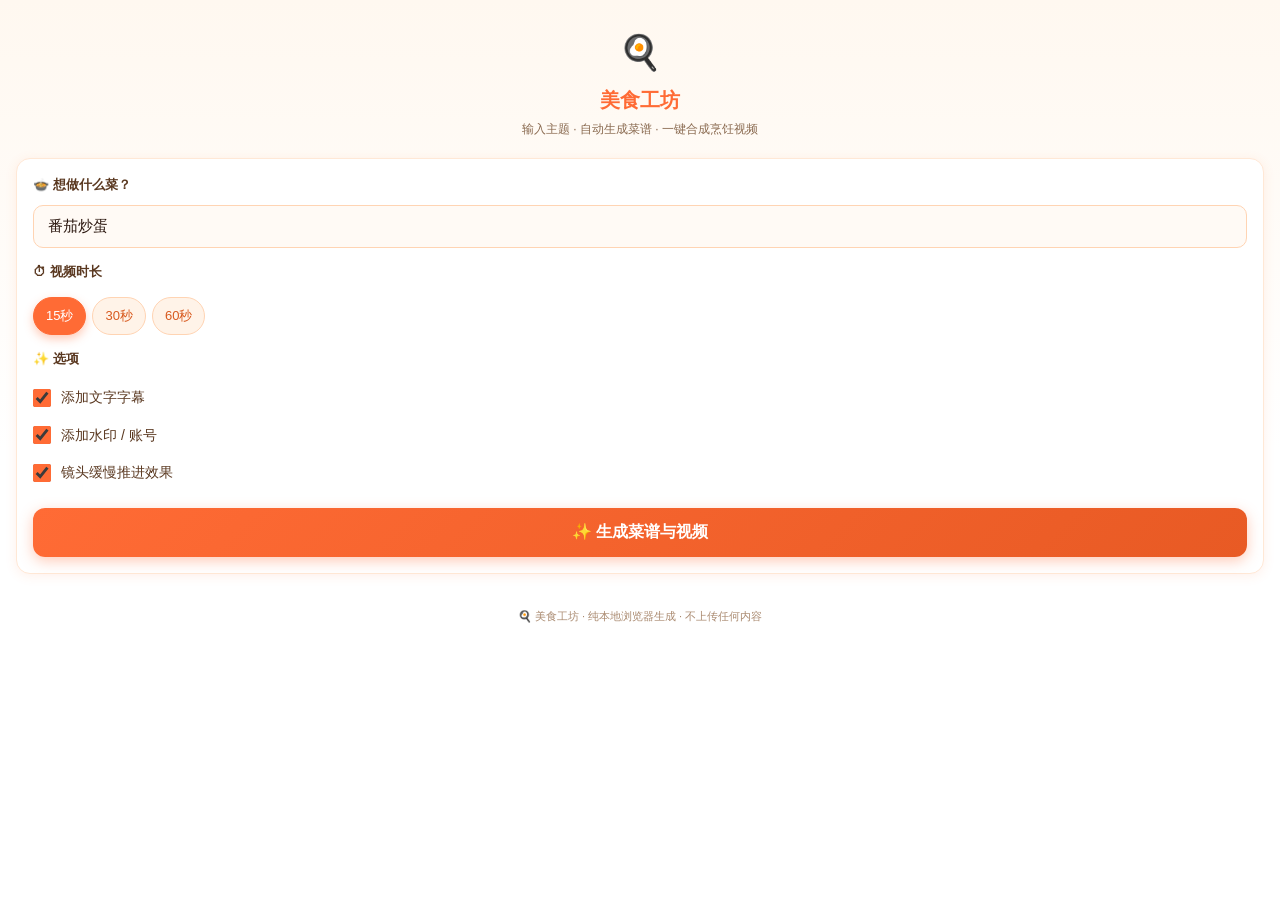
==== index.html @ 67ffb0eb "v2.0: 升级美食视频工坊 - 新增真实图片、音效、语音、Ken Burns电影效果" ====
<!DOCTYPE html><html lang="zh-CN"><head><meta charset="UTF-8"><meta name="viewport" content="width=device-width,initial-scale=1,maximum-scale=1,user-scalable=no"><meta name="theme-color" content="#ff6b35"><title>🍳 美食工坊 · 一键生成烹饪视频</title><style>*{box-sizing:border-box;margin:0;padding:0;-webkit-tap-highlight-color:transparent}body{font-family:-apple-system,BlinkMacSystemFont,"PingFang SC",Helvetica,Arial,sans-serif;background:linear-gradient(180deg,#fff8f0 0%,#fff 50%);min-height:100vh;color:#2c1810;padding:16px;font-size:14px;line-height:1.55}.logo{font-size:34px;text-align:center;margin:10px 0 6px}.title{text-align:center;font-size:20px;font-weight:700;color:#ff6b35;margin-bottom:4px}.subtitle{text-align:center;color:#8a6a50;font-size:12px;margin-bottom:20px}.card{background:#fff;border-radius:14px;padding:16px;margin-bottom:14px;box-shadow:0 2px 12px rgba(255,107,53,0.1);border:1px solid #ffe8d6}.label{font-weight:600;font-size:13px;color:#5a3820;margin-bottom:10px;display:flex;align-items:center;gap:6px}.chip{display:inline-block;padding:8px 12px;margin:4px 6px 4px 0;background:#fff3e8;border:1.5px solid #ffd4b3;border-radius:20px;font-size:13px;color:#d85a1f;cursor:pointer;transition:all .15s;white-space:nowrap}.chip:active{transform:scale(.95)}.chip.selected{background:#ff6b35;color:#fff;border-color:#ff6b35;box-shadow:0 4px 10px rgba(255,107,53,.35)}.input{width:100%;padding:12px 14px;border:1.5px solid #ffd4b3;border-radius:10px;font-size:15px;color:#2c1810;background:#fffaf5;outline:none;font-family:inherit}.input:focus{border-color:#ff6b35;background:#fff}.btn{display:block;width:100%;padding:14px;background:linear-gradient(135deg,#ff6b35,#e85a24);color:#fff;border:none;border-radius:12px;font-size:16px;font-weight:600;cursor:pointer;box-shadow:0 4px 14px rgba(255,107,53,.35);transition:transform .15s;margin-top:4px}.btn:active{transform:scale(.98)}.btn-ghost{background:#fff;color:#ff6b35;border:1.5px solid #ff6b35;box-shadow:none}.btn-ghost:active{background:#fff3e8}.check{display:flex;align-items:center;padding:8px 0;gap:10px;cursor:pointer}.check input{width:18px;height:18px;accent-color:#ff6b35}.check span{font-size:14px;color:#5a3820}.section-title{font-size:15px;font-weight:700;color:#ff6b35;margin:4px 0 10px;display:flex;align-items:center;gap:6px}.step-item{background:#fffaf5;border:1px solid #ffe0c7;border-radius:10px;padding:10px 12px;margin-bottom:8px}.step-title{font-weight:600;color:#d85a1f;font-size:14px;margin-bottom:4px}.step-text{font-size:13px;color:#5a3820;line-height:1.6}.recipe-name{font-size:18px;font-weight:700;color:#2c1810;text-align:center;margin-bottom:8px}.recipe-desc{font-size:13px;color:#8a6a50;text-align:center;margin-bottom:14px;font-style:italic}.ingredients{background:linear-gradient(135deg,#fff8f0,#fff3e8);border-radius:10px;padding:10px 12px;margin-bottom:12px;font-size:13px;color:#5a3820}.ingredient-item{padding:4px 0;border-bottom:1px dashed #ffd4b3}.ingredient-item:last-child{border-bottom:none}.step-number{display:inline-flex;align-items:center;justify-content:center;width:22px;height:22px;background:#ff6b35;color:#fff;border-radius:50%;font-size:12px;font-weight:700;margin-right:6px}.preview-box{background:#1a1a1a;border-radius:12px;padding:10px;margin-bottom:12px;text-align:center}.preview-box canvas{width:100%;max-width:360px;border-radius:8px;background:#2c1810}.video-info{color:#666;font-size:12px;margin-top:8px}.hint{background:#fff3e8;border-left:3px solid #ff6b35;padding:10px 12px;border-radius:6px;font-size:12px;color:#8a5a30;margin:10px 0}.spinner{display:inline-block;width:18px;height:18px;border:2px solid rgba(255,255,255,.3);border-top-color:#fff;border-radius:50%;animation:spin 1s linear infinite;margin-right:8px;vertical-align:middle}@keyframes spin{to{transform:rotate(360deg)}}.toast{position:fixed;top:20px;left:50%;transform:translateX(-50%);background:#2c1810;color:#fff;padding:10px 20px;border-radius:20px;font-size:13px;z-index:9999;box-shadow:0 4px 20px rgba(0,0,0,.2);opacity:0;transition:opacity .3s}.toast.show{opacity:1}.tag{display:inline-block;padding:2px 8px;background:#fff3e8;color:#d85a1f;border-radius:10px;font-size:11px;margin-right:4px}.footer{text-align:center;color:#aa8a70;font-size:11px;padding:20px 0 10px}.big{font-size:17px}</style></head><body><div class="logo">🍳</div><div class="title">美食工坊</div><div class="subtitle">输入主题 · 自动生成菜谱 · 一键合成烹饪视频</div><div id="view-setup" class="card"><div class="label">🍲 想做什么菜？</div><input class="input" id="theme-input" placeholder="例如：番茄炒蛋、红烧肉、提拉米苏、葱油拌面..." value="番茄炒蛋"><div style="margin-top:14px"><div class="label">⏱ 视频时长</div><div id="duration-chips"><div class="chip selected" data-val="15">15秒</div><div class="chip" data-val="30">30秒</div><div class="chip" data-val="60">60秒</div></div></div><div style="margin-top:10px"><div class="label">✨ 选项</div><label class="check"><input type="checkbox" id="opt-subtitles" checked><span>添加文字字幕</span></label><label class="check"><input type="checkbox" id="opt-watermark" checked><span>添加水印 / 账号</span></label><label class="check"><input type="checkbox" id="opt-kenburns" checked><span>镜头缓慢推进效果</span></label></div><button class="btn" id="btn-generate" style="margin-top:16px">✨ 生成菜谱与视频</button></div><div id="view-recipe" style="display:none" class="card"><div class="recipe-name" id="recipe-name">番茄炒蛋</div><div class="recipe-desc" id="recipe-desc">家常经典 · 简单美味</div><div class="ingredients" id="recipe-ingredients"></div><div id="recipe-steps"></div><button class="btn" id="btn-video" style="margin-top:8px">🎥 合成视频</button><button class="btn btn-ghost" id="btn-back1" style="margin-top:8px">← 返回修改</button></div><div id="view-video" style="display:none" class="card"><div class="recipe-name" id="video-title">正在生成...</div><div class="preview-box"><canvas id="preview-canvas" width="720" height="1280"></canvas><div class="video-info" id="video-info">准备中... 请稍候</div></div><button class="btn" id="btn-download" style="display:none;margin-top:8px">⬇ 下载视频 (WebM)</button><button class="btn btn-ghost" id="btn-back2" style="margin-top:8px">← 重新生成</button><div class="hint">💡 提示：下载后可用手机自带相册/文件管理查看，或通过微信/抖音发布</div></div><div class="footer">🍳 美食工坊 · 纯本地浏览器生成 · 不上传任何内容</div><div class="toast" id="toast"></div><script>/* ============ 数据：内置 7 套菜谱 ============ */const RECIPES={番茄炒蛋:{emoji:"🍅",desc:"家常经典 · 简单美味",tags:["简单","快手","家常菜"],ingredients:[{"n":"鸡蛋","q":"3个"},{"n":"番茄","q":"2个"},{"n":"葱花","q":"适量"},{"n":"盐","q":"少许"},{"n":"糖","q":"1勺"},{"n":"食用油","q":"2勺"}],steps:["番茄2个洗净切小块，鸡蛋3个打散加少许盐","热锅冷油，油温六成热倒入蛋液","中火快速翻炒至八成熟盛出备用","锅内留底油，下番茄块翻炒2分钟出汁","加1勺糖、少许盐调味，继续翻炒至番茄软烂","倒入炒好的鸡蛋翻炒均匀，撒葱花出锅装盘"]},红烧肉:{emoji:"🥘",desc:"浓香入味 · 节日硬菜",tags:["宴请","慢炖","硬菜"],ingredients:[{"n":"五花肉","q":"500g"},{"n":"冰糖","q":"30g"},{"n":"生抽","q":"2勺"},{"n":"老抽","q":"1勺"},{"n":"料酒","q":"2勺"},{"n":"姜葱","q":"适量"},{"n":"八角桂皮","q":"少许"}],steps:["五花肉500g切3cm方块冷水下锅焯水，加姜片料酒去腥","大火煮开后捞出用温水洗净沥干","锅中加少许油和30g冰糖，小火慢慢炒糖色","炒至琥珀色冒小泡立即倒入五花肉快速翻炒上色","加2勺生抽、1勺老抽、2勺料酒翻炒均匀","加入没过肉的开水，放葱段姜片八角桂皮","大火烧开后转小火炖45分钟，最后大火收汁即可出锅"]},提拉米苏:{emoji:"🍰",desc:"经典意式甜点 · 无需烤箱",tags:["甜品","免烤","咖啡馆"],ingredients:[{"n":"马斯卡彭奶酪","q":"250g"},{"n":"手指饼干","q":"200g"},{"n":"浓缩咖啡","q":"200ml"},{"n":"鸡蛋","q":"3个"},{"n":"细砂糖","q":"50g"},{"n":"可可粉","q":"适量"}],steps:["蛋黄3个加50g糖隔水加热打发至浓稠发白","加入250g马斯卡彭奶酪搅拌均匀顺滑","蛋白3个打发至硬性发泡，分两次拌入奶酪糊","手指饼干快速蘸取冷却的浓缩咖啡，铺一层在容器底部","铺一层奶酪糊，再铺一层蘸咖啡的饼干，重复两次","表面用刮刀抹平，放入冰箱冷藏4小时以上","食用前筛上厚厚一层可可粉装饰"]},蛋炒饭:{emoji:"🍚",desc:"粒粒分明 · 金黄诱人",tags:["快餐","剩菜","下饭菜"],ingredients:[{"n":"隔夜米饭","q":"2碗"},{"n":"鸡蛋","q":"2个"},{"n":"葱花","q":"2勺"},{"n":"盐","q":"少许"},{"n":"生抽","q":"1勺"},{"n":"食用油","q":"2勺"}],steps:["米饭提前用手打散粒粒分明，鸡蛋2个打散","热锅倒入油，油温七成热倒入蛋液","蛋液刚凝固立即倒入米饭快速翻炒","用铲子快速翻炒让米饭裹上蛋液","加1勺生抽、少许盐调味，大火翻炒1分钟","最后撒入葱花翻匀出锅装盘"]},麻婆豆腐:{emoji:"🌶",desc:"麻辣鲜香 · 川菜经典",tags:["川菜","辣","下饭"],ingredients:[{"n":"嫩豆腐","q":"1盒"},{"n":"牛肉末","q":"100g"},{"n":"豆瓣酱","q":"2勺"},{"n":"花椒粉","q":"1勺"},{"n":"蒜末","q":"1勺"},{"n":"葱花","q":"适量"},{"n":"水淀粉","q":"适量"}],steps:["嫩豆腐切2cm方块，加盐水浸泡10分钟去豆腥","热锅下油，倒入牛肉末煸炒至变色出香","加2勺豆瓣酱和蒜末炒出红油","加入适量清水煮开，放入豆腐块轻轻推动","加生抽调味，小火煮3分钟让豆腐入味","分两次淋入水淀粉勾芡，让汤汁浓稠","撒上花椒粉和葱花出锅，麻辣鲜香"]},可乐鸡翅:{emoji:"🥤",desc:"甜香浓郁 · 孩子最爱",tags:["甜","快手","儿童"],ingredients:[{"n":"鸡翅中","q":"500g"},{"n":"可乐","q":"1罐(330ml)"},{"n":"生抽","q":"2勺"},{"n":"老抽","q":"1勺"},{"n":"料酒","q":"1勺"},{"n":"姜片","q":"3片"}],steps:["鸡翅中洗净两面划2-3刀便于入味","冷水下锅加姜片和料酒焯水，煮开后捞出洗净","热锅加少许油，将鸡翅皮朝下煎至金黄","翻面继续煎至两面金黄","倒入整罐可乐没过鸡翅，加2勺生抽1勺老抽","大火煮开后转中火炖15分钟","最后大火收汁至浓稠挂在鸡翅上即可"]},葱油拌面:{emoji:"🍜",desc:"葱油飘香 · 上海风味",tags:["面食","简单","早餐"],ingredients:[{"n":"细面","q":"200g"},{"n":"小葱","q":"1大把"},{"n":"食用油","q":"4勺"},{"n":"生抽","q":"2勺"},{"n":"老抽","q":"1勺"},{"n":"糖","q":"1勺"}],steps:["小葱洗净切段，葱白葱绿分开","冷锅冷油下葱白小火慢慢煸香","葱白变金黄后加入葱绿继续小火慢熬","熬至葱绿深褐葱香四溢，过滤出葱油备用","碗中加2勺生抽、1勺老抽、1勺糖、2勺葱油调匀","锅中烧开水煮面条至熟，捞出沥干水分","将面条倒入调好的酱汁中拌匀，香气扑鼻开吃"]}};/* ============ 工具函数 ============ */const $=s=>document.querySelector(s);function showToast(m){const t=$("#toast");t.textContent=m;t.classList.add("show");setTimeout(()=>t.classList.remove("show"),1800)}let state={theme:"番茄炒蛋",duration:15,subtitles:true,watermark:true,kenburns:true,recipe:null,videoBlob:null};/* ============ Chip 选择器 ============ */document.querySelectorAll("#duration-chips .chip").forEach(c=>{c.onclick=()=>{document.querySelectorAll("#duration-chips .chip").forEach(x=>x.classList.remove("selected"));c.classList.add("selected");state.duration=parseInt(c.dataset.val)}});/* ============ 生成菜谱 ============ */$("#btn-generate").onclick=()=>{const t=$("#theme-input").value.trim();if(!t){showToast("请输入菜名");return}state.theme=t;state.subtitles=$("#opt-subtitles").checked;state.watermark=$("#opt-watermark").checked;state.kenburns=$("#opt-kenburns").checked;let r=RECIPES[t];if(!r){const keys=Object.keys(RECIPES);r=RECIPES[keys[Math.floor(Math.random()*keys.length)]];showToast("\""+t+"\"暂无内置菜谱，已为你推荐"+keys[0])}state.recipe=JSON.parse(JSON.stringify(r));$("#recipe-name").textContent=t+" "+r.emoji;$("#recipe-desc").textContent=r.desc;const ing=r.ingredients.map(i=>'<div class="ingredient-item">• '+i.n+" "+i.q+"</div>").join("");$("#recipe-ingredients").innerHTML='<div style="font-weight:600;color:#d85a1f;margin-bottom:8px;font-size:13px">🥗 所需食材</div>'+ing;const steps=r.steps.map((s,i)=>'<div class="step-item"><div class="step-text"><span class="step-number">'+(i+1)+'</span>'+s+"</div></div>").join("");$("#recipe-steps").innerHTML='<div class="section-title" style="margin-top:4px">👨‍🍳 烹饪步骤 ('+r.steps.length+" 步)</div>"+steps;$("#view-setup").style.display="none";$("#view-recipe").style.display="block";window.scrollTo(0,0)};/* ============ 返回 ============ */$("#btn-back1").onclick=()=>{$("#view-recipe").style.display="none";$("#view-setup").style.display="block"};$("#btn-back2").onclick=()=>{$("#view-video").style.display="none";$("#view-recipe").style.display="block"};/* ============ 视频生成核心 ============ */$("#btn-video").onclick=async()=>{$("#view-recipe").style.display="none";$("#view-video").style.display="block";$("#video-title").textContent=state.theme+" "+state.recipe.emoji;$("#btn-download").style.display="none";const canvas=$("#preview-canvas");const ctx=canvas.getContext("2d");const W=720,H=1280;const info=$("#video-info");info.textContent="⏳ 正在生成视频...";let mediaRecorder,chunks=[];const stream=canvas.captureStream(30);const hasAudio=false;try{mediaRecorder=new MediaRecorder(stream,{mimeType:"video/webm;codecs=vp9"})}catch(e){try{mediaRecorder=new MediaRecorder(stream,{mimeType:"video/webm"})}catch(e2){info.textContent="❌ 你的浏览器不支持视频录制（建议使用 Chrome 或 Safari）";return}}mediaRecorder.ondataavailable=e=>{if(e.data&&e.data.size>0)chunks.push(e.data)};mediaRecorder.onstop=()=>{state.videoBlob=new Blob(chunks,{type:"video/webm"});const url=URL.createObjectURL(state.videoBlob);const a=document.createElement("a");a.href=url;a.download=state.theme+"-烹饪视频.webm";$("#btn-download").style.display="block";$("#btn-download").onclick=()=>a.click();info.textContent="✅ 完成！大小 "+(state.videoBlob.size/1024).toFixed(0)+" KB · 点击下方按钮下载";showToast("视频生成完成！")};mediaRecorder.start();const totalMs=state.duration*1000;const steps=state.recipe.steps;const n=steps.length;const coverMs=Math.max(2000,totalMs*0.15);const ingMs=state.recipe.ingredients.length>4?Math.max(2000,totalMs*0.1):0;const stepMs=(totalMs-coverMs-ingMs-2000)/n;const endMs=2000;let t0=performance.now();async function drawFrame(scene){ctx.fillStyle="#2c1810";ctx.fillRect(0,0,W,H);ctx.fillStyle="rgba(255,107,53,0.08)";ctx.fillRect(0,0,W,H*0.35);if(scene.type==="cover"){ctx.font='bold 68px sans-serif';ctx.textAlign="center";ctx.fillStyle="#fff";ctx.fillText(state.recipe.emoji,W/2,H/2-120);ctx.font='bold 52px sans-serif';ctx.fillStyle="#ff6b35";let title=state.theme;if(title.length>8){ctx.font='bold 42px sans-serif'}ctx.fillText(title,W/2,H/2-10);ctx.font='24px sans-serif';ctx.fillStyle="#d4a590";ctx.fillText(state.recipe.desc,W/2,H/2+50);ctx.font='20px sans-serif';ctx.fillStyle="#aa8a70";ctx.fillText("✦ "+steps.length+" 步快手教程 ✦",W/2,H/2+110);drawWatermark()}else if(scene.type==="ing"){ctx.fillStyle="#fff";ctx.fillRect(40,40,W-80,H-80);ctx.font='bold 38px sans-serif';ctx.textAlign="center";ctx.fillStyle="#ff6b35";ctx.fillText("🥗 所需食材",W/2,110);ctx.font='22px sans-serif';ctx.fillStyle="#8a6a50";ctx.fillText("准备好这些食材，我们开始吧",W/2,145);let y=210;ctx.textAlign="left";state.recipe.ingredients.forEach((ing,i)=>{ctx.fillStyle=i%2===0?"#fff8f0":"#fff3e8";ctx.fillRect(80,y-30,W-160,50);ctx.font='bold 22px sans-serif';ctx.fillStyle="#d85a1f";ctx.fillText((i+1)+".",100,y+5);ctx.font='22px sans-serif';ctx.fillStyle="#5a3820";ctx.fillText(ing.n,140,y+5);ctx.textAlign="right";ctx.font='20px sans-serif';ctx.fillStyle="#8a6a50";ctx.fillText(ing.q,W-100,y+5);ctx.textAlign="left";y+=65});drawWatermark()}else if(scene.type==="step"){const colors=["#f4a261","#e76f51","#e9c46a","#2a9d8f","#264653","#ff6b35","#d85a1f","#c47020"];const c=colors[scene.idx%colors.length];ctx.fillStyle=c;ctx.fillRect(0,0,W,H);const grd=ctx.createLinearGradient(0,0,W,H);grd.addColorStop(0,c);grd.addColorStop(1,"#2c1810");ctx.fillStyle=grd;ctx.fillRect(0,0,W,H);ctx.fillStyle="rgba(0,0,0,0.15)";ctx.fillRect(0,H*0.55,W,H*0.45);ctx.font='bold 38px sans-serif';ctx.textAlign="left";ctx.fillStyle="rgba(255,255,255,0.95)";ctx.fillText("步骤 "+(scene.idx+1)+" / "+steps.length,60,90);ctx.font='bold 28px sans-serif';ctx.textAlign="center";ctx.fillStyle="rgba(255,255,255,0.85)";let title=state.recipe.steps[scene.idx];let title2="";if(title.length>20){title=state.recipe.steps[scene.idx].substring(0,20);title2=state.recipe.steps[scene.idx].substring(20)}ctx.font='bold 36px sans-serif';ctx.fillStyle="#fff";wrapText(ctx,title,W/2,H*0.62,W-120,48);if(title2)wrapText(ctx,title2,W/2,H*0.62+56,W-120,48);ctx.fillStyle="rgba(255,255,255,0.3)";ctx.font='bold 180px sans-serif';ctx.textAlign="right";ctx.fillText((scene.idx+1),W-40,H-40);drawWatermark()}else if(scene.type==="end"){ctx.fillStyle="#ff6b35";ctx.fillRect(0,0,W,H);ctx.font='bold 100px sans-serif';ctx.textAlign="center";ctx.fillStyle="#fff";ctx.fillText(state.recipe.emoji,W/2,H/2-80);ctx.font='bold 44px sans-serif';ctx.fillText(state.theme,W/2,H/2);ctx.font='28px sans-serif';ctx.fillStyle="rgba(255,255,255,0.9)";ctx.fillText("🎉 开动啦！",W/2,H/2+80);ctx.font='22px sans-serif';ctx.fillStyle="rgba(255,255,255,0.7)";ctx.fillText("✦ 美食工坊 一键生成 ✦",W/2,H-80);drawWatermark()}if(state.kenburns&&(scene.type==="step"||scene.type==="cover")){const progress=scene.progress;const zoom=1+progress*0.08;ctx.save();ctx.restore()}}function wrapText(ctx,text,x,y,maxW,lh){const words=text.split("");let line="";let lines=[];for(let i=0;i<words.length;i++){const test=line+words[i];const metrics=ctx.measureText(test);if(metrics.width>maxW&&i>0){lines.push(line);line=words[i]}else line=test}lines.push(line);lines.slice(0,3).forEach((ln,idx)=>ctx.fillText(ln,x,y+idx*lh))}function drawWatermark(){if(!state.watermark)return;const ctx=$("#preview-canvas").getContext("2d");ctx.font='16px sans-serif';ctx.textAlign="right";ctx.fillStyle="rgba(255,255,255,0.4)";ctx.fillText("@美食工坊",W-30,H-20)}function sleep(ms){return new Promise(r=>setTimeout(r,ms))}async function record(){const scenes=[];scenes.push({type:"cover",duration:coverMs});if(ingMs>0)scenes.push({type:"ing",duration:ingMs});for(let i=0;i<n;i++)scenes.push({type:"step",idx:i,duration:stepMs});scenes.push({type:"end",duration:endMs});let elapsed=0;for(let s of scenes){const start=performance.now();let p=0;while(p<1){drawFrame({...s,progress:p});elapsed+=33;p=Math.min(1,(performance.now()-start)/s.duration);await sleep(10)}}mediaRecorder.stop();info.textContent="⏳ 正在编码视频..."};setTimeout(record,200)};console.log("🍳 美食工坊已加载")</script></body></html>
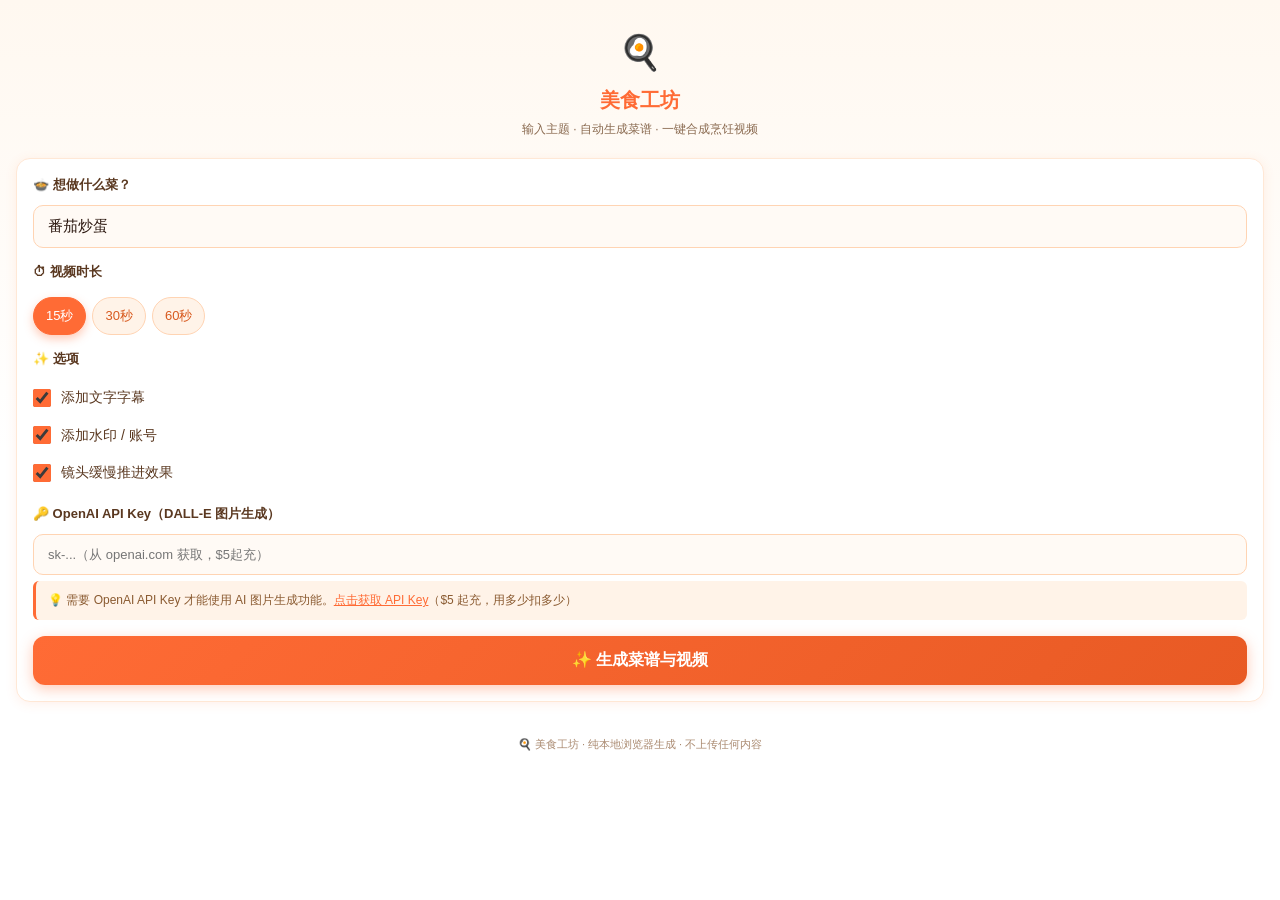
==== commit 48dbe049: "v3.0: OpenAI DALL-E AI图片生成 - 根据步骤内容生成对应画面 + API Key输入框 + 升级视觉效果" ====
--- a/index.html
+++ b/index.html
@@ -1 +1,757 @@
-<!DOCTYPE html><html lang="zh-CN"><head><meta charset="UTF-8"><meta name="viewport" content="width=device-width,initial-scale=1,maximum-scale=1,user-scalable=no"><meta name="theme-color" content="#ff6b35"><title>🍳 美食工坊 · 一键生成烹饪视频</title><style>*{box-sizing:border-box;margin:0;padding:0;-webkit-tap-highlight-color:transparent}body{font-family:-apple-system,BlinkMacSystemFont,"PingFang SC",Helvetica,Arial,sans-serif;background:linear-gradient(180deg,#fff8f0 0%,#fff 50%);min-height:100vh;color:#2c1810;padding:16px;font-size:14px;line-height:1.55}.logo{font-size:34px;text-align:center;margin:10px 0 6px}.title{text-align:center;font-size:20px;font-weight:700;color:#ff6b35;margin-bottom:4px}.subtitle{text-align:center;color:#8a6a50;font-size:12px;margin-bottom:20px}.card{background:#fff;border-radius:14px;padding:16px;margin-bottom:14px;box-shadow:0 2px 12px rgba(255,107,53,0.1);border:1px solid #ffe8d6}.label{font-weight:600;font-size:13px;color:#5a3820;margin-bottom:10px;display:flex;align-items:center;gap:6px}.chip{display:inline-block;padding:8px 12px;margin:4px 6px 4px 0;background:#fff3e8;border:1.5px solid #ffd4b3;border-radius:20px;font-size:13px;color:#d85a1f;cursor:pointer;transition:all .15s;white-space:nowrap}.chip:active{transform:scale(.95)}.chip.selected{background:#ff6b35;color:#fff;border-color:#ff6b35;box-shadow:0 4px 10px rgba(255,107,53,.35)}.input{width:100%;padding:12px 14px;border:1.5px solid #ffd4b3;border-radius:10px;font-size:15px;color:#2c1810;background:#fffaf5;outline:none;font-family:inherit}.input:focus{border-color:#ff6b35;background:#fff}.btn{display:block;width:100%;padding:14px;background:linear-gradient(135deg,#ff6b35,#e85a24);color:#fff;border:none;border-radius:12px;font-size:16px;font-weight:600;cursor:pointer;box-shadow:0 4px 14px rgba(255,107,53,.35);transition:transform .15s;margin-top:4px}.btn:active{transform:scale(.98)}.btn-ghost{background:#fff;color:#ff6b35;border:1.5px solid #ff6b35;box-shadow:none}.btn-ghost:active{background:#fff3e8}.check{display:flex;align-items:center;padding:8px 0;gap:10px;cursor:pointer}.check input{width:18px;height:18px;accent-color:#ff6b35}.check span{font-size:14px;color:#5a3820}.section-title{font-size:15px;font-weight:700;color:#ff6b35;margin:4px 0 10px;display:flex;align-items:center;gap:6px}.step-item{background:#fffaf5;border:1px solid #ffe0c7;border-radius:10px;padding:10px 12px;margin-bottom:8px}.step-title{font-weight:600;color:#d85a1f;font-size:14px;margin-bottom:4px}.step-text{font-size:13px;color:#5a3820;line-height:1.6}.recipe-name{font-size:18px;font-weight:700;color:#2c1810;text-align:center;margin-bottom:8px}.recipe-desc{font-size:13px;color:#8a6a50;text-align:center;margin-bottom:14px;font-style:italic}.ingredients{background:linear-gradient(135deg,#fff8f0,#fff3e8);border-radius:10px;padding:10px 12px;margin-bottom:12px;font-size:13px;color:#5a3820}.ingredient-item{padding:4px 0;border-bottom:1px dashed #ffd4b3}.ingredient-item:last-child{border-bottom:none}.step-number{display:inline-flex;align-items:center;justify-content:center;width:22px;height:22px;background:#ff6b35;color:#fff;border-radius:50%;font-size:12px;font-weight:700;margin-right:6px}.preview-box{background:#1a1a1a;border-radius:12px;padding:10px;margin-bottom:12px;text-align:center}.preview-box canvas{width:100%;max-width:360px;border-radius:8px;background:#2c1810}.video-info{color:#666;font-size:12px;margin-top:8px}.hint{background:#fff3e8;border-left:3px solid #ff6b35;padding:10px 12px;border-radius:6px;font-size:12px;color:#8a5a30;margin:10px 0}.spinner{display:inline-block;width:18px;height:18px;border:2px solid rgba(255,255,255,.3);border-top-color:#fff;border-radius:50%;animation:spin 1s linear infinite;margin-right:8px;vertical-align:middle}@keyframes spin{to{transform:rotate(360deg)}}.toast{position:fixed;top:20px;left:50%;transform:translateX(-50%);background:#2c1810;color:#fff;padding:10px 20px;border-radius:20px;font-size:13px;z-index:9999;box-shadow:0 4px 20px rgba(0,0,0,.2);opacity:0;transition:opacity .3s}.toast.show{opacity:1}.tag{display:inline-block;padding:2px 8px;background:#fff3e8;color:#d85a1f;border-radius:10px;font-size:11px;margin-right:4px}.footer{text-align:center;color:#aa8a70;font-size:11px;padding:20px 0 10px}.big{font-size:17px}</style></head><body><div class="logo">🍳</div><div class="title">美食工坊</div><div class="subtitle">输入主题 · 自动生成菜谱 · 一键合成烹饪视频</div><div id="view-setup" class="card"><div class="label">🍲 想做什么菜？</div><input class="input" id="theme-input" placeholder="例如：番茄炒蛋、红烧肉、提拉米苏、葱油拌面..." value="番茄炒蛋"><div style="margin-top:14px"><div class="label">⏱ 视频时长</div><div id="duration-chips"><div class="chip selected" data-val="15">15秒</div><div class="chip" data-val="30">30秒</div><div class="chip" data-val="60">60秒</div></div></div><div style="margin-top:10px"><div class="label">✨ 选项</div><label class="check"><input type="checkbox" id="opt-subtitles" checked><span>添加文字字幕</span></label><label class="check"><input type="checkbox" id="opt-watermark" checked><span>添加水印 / 账号</span></label><label class="check"><input type="checkbox" id="opt-kenburns" checked><span>镜头缓慢推进效果</span></label></div><button class="btn" id="btn-generate" style="margin-top:16px">✨ 生成菜谱与视频</button></div><div id="view-recipe" style="display:none" class="card"><div class="recipe-name" id="recipe-name">番茄炒蛋</div><div class="recipe-desc" id="recipe-desc">家常经典 · 简单美味</div><div class="ingredients" id="recipe-ingredients"></div><div id="recipe-steps"></div><button class="btn" id="btn-video" style="margin-top:8px">🎥 合成视频</button><button class="btn btn-ghost" id="btn-back1" style="margin-top:8px">← 返回修改</button></div><div id="view-video" style="display:none" class="card"><div class="recipe-name" id="video-title">正在生成...</div><div class="preview-box"><canvas id="preview-canvas" width="720" height="1280"></canvas><div class="video-info" id="video-info">准备中... 请稍候</div></div><button class="btn" id="btn-download" style="display:none;margin-top:8px">⬇ 下载视频 (WebM)</button><button class="btn btn-ghost" id="btn-back2" style="margin-top:8px">← 重新生成</button><div class="hint">💡 提示：下载后可用手机自带相册/文件管理查看，或通过微信/抖音发布</div></div><div class="footer">🍳 美食工坊 · 纯本地浏览器生成 · 不上传任何内容</div><div class="toast" id="toast"></div><script>/* ============ 数据：内置 7 套菜谱 ============ */const RECIPES={番茄炒蛋:{emoji:"🍅",desc:"家常经典 · 简单美味",tags:["简单","快手","家常菜"],ingredients:[{"n":"鸡蛋","q":"3个"},{"n":"番茄","q":"2个"},{"n":"葱花","q":"适量"},{"n":"盐","q":"少许"},{"n":"糖","q":"1勺"},{"n":"食用油","q":"2勺"}],steps:["番茄2个洗净切小块，鸡蛋3个打散加少许盐","热锅冷油，油温六成热倒入蛋液","中火快速翻炒至八成熟盛出备用","锅内留底油，下番茄块翻炒2分钟出汁","加1勺糖、少许盐调味，继续翻炒至番茄软烂","倒入炒好的鸡蛋翻炒均匀，撒葱花出锅装盘"]},红烧肉:{emoji:"🥘",desc:"浓香入味 · 节日硬菜",tags:["宴请","慢炖","硬菜"],ingredients:[{"n":"五花肉","q":"500g"},{"n":"冰糖","q":"30g"},{"n":"生抽","q":"2勺"},{"n":"老抽","q":"1勺"},{"n":"料酒","q":"2勺"},{"n":"姜葱","q":"适量"},{"n":"八角桂皮","q":"少许"}],steps:["五花肉500g切3cm方块冷水下锅焯水，加姜片料酒去腥","大火煮开后捞出用温水洗净沥干","锅中加少许油和30g冰糖，小火慢慢炒糖色","炒至琥珀色冒小泡立即倒入五花肉快速翻炒上色","加2勺生抽、1勺老抽、2勺料酒翻炒均匀","加入没过肉的开水，放葱段姜片八角桂皮","大火烧开后转小火炖45分钟，最后大火收汁即可出锅"]},提拉米苏:{emoji:"🍰",desc:"经典意式甜点 · 无需烤箱",tags:["甜品","免烤","咖啡馆"],ingredients:[{"n":"马斯卡彭奶酪","q":"250g"},{"n":"手指饼干","q":"200g"},{"n":"浓缩咖啡","q":"200ml"},{"n":"鸡蛋","q":"3个"},{"n":"细砂糖","q":"50g"},{"n":"可可粉","q":"适量"}],steps:["蛋黄3个加50g糖隔水加热打发至浓稠发白","加入250g马斯卡彭奶酪搅拌均匀顺滑","蛋白3个打发至硬性发泡，分两次拌入奶酪糊","手指饼干快速蘸取冷却的浓缩咖啡，铺一层在容器底部","铺一层奶酪糊，再铺一层蘸咖啡的饼干，重复两次","表面用刮刀抹平，放入冰箱冷藏4小时以上","食用前筛上厚厚一层可可粉装饰"]},蛋炒饭:{emoji:"🍚",desc:"粒粒分明 · 金黄诱人",tags:["快餐","剩菜","下饭菜"],ingredients:[{"n":"隔夜米饭","q":"2碗"},{"n":"鸡蛋","q":"2个"},{"n":"葱花","q":"2勺"},{"n":"盐","q":"少许"},{"n":"生抽","q":"1勺"},{"n":"食用油","q":"2勺"}],steps:["米饭提前用手打散粒粒分明，鸡蛋2个打散","热锅倒入油，油温七成热倒入蛋液","蛋液刚凝固立即倒入米饭快速翻炒","用铲子快速翻炒让米饭裹上蛋液","加1勺生抽、少许盐调味，大火翻炒1分钟","最后撒入葱花翻匀出锅装盘"]},麻婆豆腐:{emoji:"🌶",desc:"麻辣鲜香 · 川菜经典",tags:["川菜","辣","下饭"],ingredients:[{"n":"嫩豆腐","q":"1盒"},{"n":"牛肉末","q":"100g"},{"n":"豆瓣酱","q":"2勺"},{"n":"花椒粉","q":"1勺"},{"n":"蒜末","q":"1勺"},{"n":"葱花","q":"适量"},{"n":"水淀粉","q":"适量"}],steps:["嫩豆腐切2cm方块，加盐水浸泡10分钟去豆腥","热锅下油，倒入牛肉末煸炒至变色出香","加2勺豆瓣酱和蒜末炒出红油","加入适量清水煮开，放入豆腐块轻轻推动","加生抽调味，小火煮3分钟让豆腐入味","分两次淋入水淀粉勾芡，让汤汁浓稠","撒上花椒粉和葱花出锅，麻辣鲜香"]},可乐鸡翅:{emoji:"🥤",desc:"甜香浓郁 · 孩子最爱",tags:["甜","快手","儿童"],ingredients:[{"n":"鸡翅中","q":"500g"},{"n":"可乐","q":"1罐(330ml)"},{"n":"生抽","q":"2勺"},{"n":"老抽","q":"1勺"},{"n":"料酒","q":"1勺"},{"n":"姜片","q":"3片"}],steps:["鸡翅中洗净两面划2-3刀便于入味","冷水下锅加姜片和料酒焯水，煮开后捞出洗净","热锅加少许油，将鸡翅皮朝下煎至金黄","翻面继续煎至两面金黄","倒入整罐可乐没过鸡翅，加2勺生抽1勺老抽","大火煮开后转中火炖15分钟","最后大火收汁至浓稠挂在鸡翅上即可"]},葱油拌面:{emoji:"🍜",desc:"葱油飘香 · 上海风味",tags:["面食","简单","早餐"],ingredients:[{"n":"细面","q":"200g"},{"n":"小葱","q":"1大把"},{"n":"食用油","q":"4勺"},{"n":"生抽","q":"2勺"},{"n":"老抽","q":"1勺"},{"n":"糖","q":"1勺"}],steps:["小葱洗净切段，葱白葱绿分开","冷锅冷油下葱白小火慢慢煸香","葱白变金黄后加入葱绿继续小火慢熬","熬至葱绿深褐葱香四溢，过滤出葱油备用","碗中加2勺生抽、1勺老抽、1勺糖、2勺葱油调匀","锅中烧开水煮面条至熟，捞出沥干水分","将面条倒入调好的酱汁中拌匀，香气扑鼻开吃"]}};/* ============ 工具函数 ============ */const $=s=>document.querySelector(s);function showToast(m){const t=$("#toast");t.textContent=m;t.classList.add("show");setTimeout(()=>t.classList.remove("show"),1800)}let state={theme:"番茄炒蛋",duration:15,subtitles:true,watermark:true,kenburns:true,recipe:null,videoBlob:null};/* ============ Chip 选择器 ============ */document.querySelectorAll("#duration-chips .chip").forEach(c=>{c.onclick=()=>{document.querySelectorAll("#duration-chips .chip").forEach(x=>x.classList.remove("selected"));c.classList.add("selected");state.duration=parseInt(c.dataset.val)}});/* ============ 生成菜谱 ============ */$("#btn-generate").onclick=()=>{const t=$("#theme-input").value.trim();if(!t){showToast("请输入菜名");return}state.theme=t;state.subtitles=$("#opt-subtitles").checked;state.watermark=$("#opt-watermark").checked;state.kenburns=$("#opt-kenburns").checked;let r=RECIPES[t];if(!r){const keys=Object.keys(RECIPES);r=RECIPES[keys[Math.floor(Math.random()*keys.length)]];showToast("\""+t+"\"暂无内置菜谱，已为你推荐"+keys[0])}state.recipe=JSON.parse(JSON.stringify(r));$("#recipe-name").textContent=t+" "+r.emoji;$("#recipe-desc").textContent=r.desc;const ing=r.ingredients.map(i=>'<div class="ingredient-item">• '+i.n+" "+i.q+"</div>").join("");$("#recipe-ingredients").innerHTML='<div style="font-weight:600;color:#d85a1f;margin-bottom:8px;font-size:13px">🥗 所需食材</div>'+ing;const steps=r.steps.map((s,i)=>'<div class="step-item"><div class="step-text"><span class="step-number">'+(i+1)+'</span>'+s+"</div></div>").join("");$("#recipe-steps").innerHTML='<div class="section-title" style="margin-top:4px">👨‍🍳 烹饪步骤 ('+r.steps.length+" 步)</div>"+steps;$("#view-setup").style.display="none";$("#view-recipe").style.display="block";window.scrollTo(0,0)};/* ============ 返回 ============ */$("#btn-back1").onclick=()=>{$("#view-recipe").style.display="none";$("#view-setup").style.display="block"};$("#btn-back2").onclick=()=>{$("#view-video").style.display="none";$("#view-recipe").style.display="block"};/* ============ 视频生成核心 ============ */$("#btn-video").onclick=async()=>{$("#view-recipe").style.display="none";$("#view-video").style.display="block";$("#video-title").textContent=state.theme+" "+state.recipe.emoji;$("#btn-download").style.display="none";const canvas=$("#preview-canvas");const ctx=canvas.getContext("2d");const W=720,H=1280;const info=$("#video-info");info.textContent="⏳ 正在生成视频...";let mediaRecorder,chunks=[];const stream=canvas.captureStream(30);const hasAudio=false;try{mediaRecorder=new MediaRecorder(stream,{mimeType:"video/webm;codecs=vp9"})}catch(e){try{mediaRecorder=new MediaRecorder(stream,{mimeType:"video/webm"})}catch(e2){info.textContent="❌ 你的浏览器不支持视频录制（建议使用 Chrome 或 Safari）";return}}mediaRecorder.ondataavailable=e=>{if(e.data&&e.data.size>0)chunks.push(e.data)};mediaRecorder.onstop=()=>{state.videoBlob=new Blob(chunks,{type:"video/webm"});const url=URL.createObjectURL(state.videoBlob);const a=document.createElement("a");a.href=url;a.download=state.theme+"-烹饪视频.webm";$("#btn-download").style.display="block";$("#btn-download").onclick=()=>a.click();info.textContent="✅ 完成！大小 "+(state.videoBlob.size/1024).toFixed(0)+" KB · 点击下方按钮下载";showToast("视频生成完成！")};mediaRecorder.start();const totalMs=state.duration*1000;const steps=state.recipe.steps;const n=steps.length;const coverMs=Math.max(2000,totalMs*0.15);const ingMs=state.recipe.ingredients.length>4?Math.max(2000,totalMs*0.1):0;const stepMs=(totalMs-coverMs-ingMs-2000)/n;const endMs=2000;let t0=performance.now();async function drawFrame(scene){ctx.fillStyle="#2c1810";ctx.fillRect(0,0,W,H);ctx.fillStyle="rgba(255,107,53,0.08)";ctx.fillRect(0,0,W,H*0.35);if(scene.type==="cover"){ctx.font='bold 68px sans-serif';ctx.textAlign="center";ctx.fillStyle="#fff";ctx.fillText(state.recipe.emoji,W/2,H/2-120);ctx.font='bold 52px sans-serif';ctx.fillStyle="#ff6b35";let title=state.theme;if(title.length>8){ctx.font='bold 42px sans-serif'}ctx.fillText(title,W/2,H/2-10);ctx.font='24px sans-serif';ctx.fillStyle="#d4a590";ctx.fillText(state.recipe.desc,W/2,H/2+50);ctx.font='20px sans-serif';ctx.fillStyle="#aa8a70";ctx.fillText("✦ "+steps.length+" 步快手教程 ✦",W/2,H/2+110);drawWatermark()}else if(scene.type==="ing"){ctx.fillStyle="#fff";ctx.fillRect(40,40,W-80,H-80);ctx.font='bold 38px sans-serif';ctx.textAlign="center";ctx.fillStyle="#ff6b35";ctx.fillText("🥗 所需食材",W/2,110);ctx.font='22px sans-serif';ctx.fillStyle="#8a6a50";ctx.fillText("准备好这些食材，我们开始吧",W/2,145);let y=210;ctx.textAlign="left";state.recipe.ingredients.forEach((ing,i)=>{ctx.fillStyle=i%2===0?"#fff8f0":"#fff3e8";ctx.fillRect(80,y-30,W-160,50);ctx.font='bold 22px sans-serif';ctx.fillStyle="#d85a1f";ctx.fillText((i+1)+".",100,y+5);ctx.font='22px sans-serif';ctx.fillStyle="#5a3820";ctx.fillText(ing.n,140,y+5);ctx.textAlign="right";ctx.font='20px sans-serif';ctx.fillStyle="#8a6a50";ctx.fillText(ing.q,W-100,y+5);ctx.textAlign="left";y+=65});drawWatermark()}else if(scene.type==="step"){const colors=["#f4a261","#e76f51","#e9c46a","#2a9d8f","#264653","#ff6b35","#d85a1f","#c47020"];const c=colors[scene.idx%colors.length];ctx.fillStyle=c;ctx.fillRect(0,0,W,H);const grd=ctx.createLinearGradient(0,0,W,H);grd.addColorStop(0,c);grd.addColorStop(1,"#2c1810");ctx.fillStyle=grd;ctx.fillRect(0,0,W,H);ctx.fillStyle="rgba(0,0,0,0.15)";ctx.fillRect(0,H*0.55,W,H*0.45);ctx.font='bold 38px sans-serif';ctx.textAlign="left";ctx.fillStyle="rgba(255,255,255,0.95)";ctx.fillText("步骤 "+(scene.idx+1)+" / "+steps.length,60,90);ctx.font='bold 28px sans-serif';ctx.textAlign="center";ctx.fillStyle="rgba(255,255,255,0.85)";let title=state.recipe.steps[scene.idx];let title2="";if(title.length>20){title=state.recipe.steps[scene.idx].substring(0,20);title2=state.recipe.steps[scene.idx].substring(20)}ctx.font='bold 36px sans-serif';ctx.fillStyle="#fff";wrapText(ctx,title,W/2,H*0.62,W-120,48);if(title2)wrapText(ctx,title2,W/2,H*0.62+56,W-120,48);ctx.fillStyle="rgba(255,255,255,0.3)";ctx.font='bold 180px sans-serif';ctx.textAlign="right";ctx.fillText((scene.idx+1),W-40,H-40);drawWatermark()}else if(scene.type==="end"){ctx.fillStyle="#ff6b35";ctx.fillRect(0,0,W,H);ctx.font='bold 100px sans-serif';ctx.textAlign="center";ctx.fillStyle="#fff";ctx.fillText(state.recipe.emoji,W/2,H/2-80);ctx.font='bold 44px sans-serif';ctx.fillText(state.theme,W/2,H/2);ctx.font='28px sans-serif';ctx.fillStyle="rgba(255,255,255,0.9)";ctx.fillText("🎉 开动啦！",W/2,H/2+80);ctx.font='22px sans-serif';ctx.fillStyle="rgba(255,255,255,0.7)";ctx.fillText("✦ 美食工坊 一键生成 ✦",W/2,H-80);drawWatermark()}if(state.kenburns&&(scene.type==="step"||scene.type==="cover")){const progress=scene.progress;const zoom=1+progress*0.08;ctx.save();ctx.restore()}}function wrapText(ctx,text,x,y,maxW,lh){const words=text.split("");let line="";let lines=[];for(let i=0;i<words.length;i++){const test=line+words[i];const metrics=ctx.measureText(test);if(metrics.width>maxW&&i>0){lines.push(line);line=words[i]}else line=test}lines.push(line);lines.slice(0,3).forEach((ln,idx)=>ctx.fillText(ln,x,y+idx*lh))}function drawWatermark(){if(!state.watermark)return;const ctx=$("#preview-canvas").getContext("2d");ctx.font='16px sans-serif';ctx.textAlign="right";ctx.fillStyle="rgba(255,255,255,0.4)";ctx.fillText("@美食工坊",W-30,H-20)}function sleep(ms){return new Promise(r=>setTimeout(r,ms))}async function record(){const scenes=[];scenes.push({type:"cover",duration:coverMs});if(ingMs>0)scenes.push({type:"ing",duration:ingMs});for(let i=0;i<n;i++)scenes.push({type:"step",idx:i,duration:stepMs});scenes.push({type:"end",duration:endMs});let elapsed=0;for(let s of scenes){const start=performance.now();let p=0;while(p<1){drawFrame({...s,progress:p});elapsed+=33;p=Math.min(1,(performance.now()-start)/s.duration);await sleep(10)}}mediaRecorder.stop();info.textContent="⏳ 正在编码视频..."};setTimeout(record,200)};console.log("🍳 美食工坊已加载")</script></body></html>
+<!DOCTYPE html><html lang="zh-CN"><head><meta charset="UTF-8"><meta name="viewport" content="width=device-width,initial-scale=1,maximum-scale=1,user-scalable=no"><meta name="theme-color" content="#ff6b35"><title>🍳 美食工坊 · 一键生成烹饪视频</title><style>*{box-sizing:border-box;margin:0;padding:0;-webkit-tap-highlight-color:transparent}body{font-family:-apple-system,BlinkMacSystemFont,"PingFang SC",Helvetica,Arial,sans-serif;background:linear-gradient(180deg,#fff8f0 0%,#fff 50%);min-height:100vh;color:#2c1810;padding:16px;font-size:14px;line-height:1.55}.logo{font-size:34px;text-align:center;margin:10px 0 6px}.title{text-align:center;font-size:20px;font-weight:700;color:#ff6b35;margin-bottom:4px}.subtitle{text-align:center;color:#8a6a50;font-size:12px;margin-bottom:20px}.card{background:#fff;border-radius:14px;padding:16px;margin-bottom:14px;box-shadow:0 2px 12px rgba(255,107,53,0.1);border:1px solid #ffe8d6}.label{font-weight:600;font-size:13px;color:#5a3820;margin-bottom:10px;display:flex;align-items:center;gap:6px}.chip{display:inline-block;padding:8px 12px;margin:4px 6px 4px 0;background:#fff3e8;border:1.5px solid #ffd4b3;border-radius:20px;font-size:13px;color:#d85a1f;cursor:pointer;transition:all .15s;white-space:nowrap}.chip:active{transform:scale(.95)}.chip.selected{background:#ff6b35;color:#fff;border-color:#ff6b35;box-shadow:0 4px 10px rgba(255,107,53,.35)}.input{width:100%;padding:12px 14px;border:1.5px solid #ffd4b3;border-radius:10px;font-size:15px;color:#2c1810;background:#fffaf5;outline:none;font-family:inherit}.input:focus{border-color:#ff6b35;background:#fff}.btn{display:block;width:100%;padding:14px;background:linear-gradient(135deg,#ff6b35,#e85a24);color:#fff;border:none;border-radius:12px;font-size:16px;font-weight:600;cursor:pointer;box-shadow:0 4px 14px rgba(255,107,53,.35);transition:transform .15s;margin-top:4px}.btn:active{transform:scale(.98)}.btn-ghost{background:#fff;color:#ff6b35;border:1.5px solid #ff6b35;box-shadow:none}.btn-ghost:active{background:#fff3e8}.check{display:flex;align-items:center;padding:8px 0;gap:10px;cursor:pointer}.check input{width:18px;height:18px;accent-color:#ff6b35}.check span{font-size:14px;color:#5a3820}.section-title{font-size:15px;font-weight:700;color:#ff6b35;margin:4px 0 10px;display:flex;align-items:center;gap:6px}.step-item{background:#fffaf5;border:1px solid #ffe0c7;border-radius:10px;padding:10px 12px;margin-bottom:8px}.step-title{font-weight:600;color:#d85a1f;font-size:14px;margin-bottom:4px}.step-text{font-size:13px;color:#5a3820;line-height:1.6}.recipe-name{font-size:18px;font-weight:700;color:#2c1810;text-align:center;margin-bottom:8px}.recipe-desc{font-size:13px;color:#8a6a50;text-align:center;margin-bottom:14px;font-style:italic}.ingredients{background:linear-gradient(135deg,#fff8f0,#fff3e8);border-radius:10px;padding:10px 12px;margin-bottom:12px;font-size:13px;color:#5a3820}.ingredient-item{padding:4px 0;border-bottom:1px dashed #ffd4b3}.ingredient-item:last-child{border-bottom:none}.step-number{display:inline-flex;align-items:center;justify-content:center;width:22px;height:22px;background:#ff6b35;color:#fff;border-radius:50%;font-size:12px;font-weight:700;margin-right:6px}.preview-box{background:#1a1a1a;border-radius:12px;padding:10px;margin-bottom:12px;text-align:center}.preview-box canvas{width:100%;max-width:360px;border-radius:8px;background:#2c1810}.video-info{color:#666;font-size:12px;margin-top:8px}.hint{background:#fff3e8;border-left:3px solid #ff6b35;padding:10px 12px;border-radius:6px;font-size:12px;color:#8a5a30;margin:10px 0}.spinner{display:inline-block;width:18px;height:18px;border:2px solid rgba(255,255,255,.3);border-top-color:#fff;border-radius:50%;animation:spin 1s linear infinite;margin-right:8px;vertical-align:middle}@keyframes spin{to{transform:rotate(360deg)}}.toast{position:fixed;top:20px;left:50%;transform:translateX(-50%);background:#2c1810;color:#fff;padding:10px 20px;border-radius:20px;font-size:13px;z-index:9999;box-shadow:0 4px 20px rgba(0,0,0,.2);opacity:0;transition:opacity .3s}.toast.show{opacity:1}.tag{display:inline-block;padding:2px 8px;background:#fff3e8;color:#d85a1f;border-radius:10px;font-size:11px;margin-right:4px}.footer{text-align:center;color:#aa8a70;font-size:11px;padding:20px 0 10px}.big{font-size:17px}</style></head><body><div class="logo">🍳</div><div class="title">美食工坊</div><div class="subtitle">输入主题 · 自动生成菜谱 · 一键合成烹饪视频</div><div id="view-setup" class="card"><div class="label">🍲 想做什么菜？</div><input class="input" id="theme-input" placeholder="例如：番茄炒蛋、红烧肉、提拉米苏、葱油拌面..." value="番茄炒蛋"><div style="margin-top:14px"><div class="label">⏱ 视频时长</div><div id="duration-chips"><div class="chip selected" data-val="15">15秒</div><div class="chip" data-val="30">30秒</div><div class="chip" data-val="60">60秒</div></div></div><div style="margin-top:10px"><div class="label">✨ 选项</div><label class="check"><input type="checkbox" id="opt-subtitles" checked><span>添加文字字幕</span></label><label class="check"><input type="checkbox" id="opt-watermark" checked><span>添加水印 / 账号</span></label><label class="check"><input type="checkbox" id="opt-kenburns" checked><span>镜头缓慢推进效果</span></label><div style="margin-top:12px"><div class="label">🔑 OpenAI API Key（DALL-E 图片生成）</div><input class="input" id="api-key-input" type="password" placeholder="sk-...（从 openai.com 获取，$5起充）" style="font-size:13px"></input><div class="hint" style="margin-top:6px">💡 需要 OpenAI API Key 才能使用 AI 图片生成功能。<a href="https://platform.openai.com/api-keys" target="_blank" style="color:#ff6b35">点击获取 API Key</a>（$5 起充，用多少扣多少）</div></div></div><button class="btn" id="btn-generate" style="margin-top:16px">✨ 生成菜谱与视频</button></div><div id="view-recipe" style="display:none" class="card"><div class="recipe-name" id="recipe-name">番茄炒蛋</div><div class="recipe-desc" id="recipe-desc">家常经典 · 简单美味</div><div class="ingredients" id="recipe-ingredients"></div><div id="recipe-steps"></div><div id="ai-section" style="display:none;background:#fffaf5;border:1px solid #ffd4b3;border-radius:10px;padding:12px;margin-bottom:10px"><div class="label">🎨 AI 智能图片生成</div><div id="gen-status" style="font-size:13px;color:#8a6a50;margin-bottom:10px;min-height:20px">准备好生成了，可以开始 AI 图片生成</div><button class="btn" id="btn-ai-generate" style="background:linear-gradient(135deg,#9b59b6,#8e44ad)">🎨 AI 生成步骤图片</button><div class="hint" style="margin-top:8px">💡 点击后 AI 会根据每个步骤内容生成对应的真实图片，让视频更生动。每个步骤约 10-20 秒，请耐心等待。</div></div><button class="btn" id="btn-video" style="margin-top:8px">🎥 合成视频</button><button class="btn btn-ghost" id="btn-back1" style="margin-top:8px">← 返回修改</button></div><div id="view-video" style="display:none" class="card"><div class="recipe-name" id="video-title">正在生成...</div><div class="preview-box"><canvas id="preview-canvas" width="720" height="1280"></canvas><div class="video-info" id="video-info">准备中... 请稍候</div></div><button class="btn" id="btn-download" style="display:none;margin-top:8px">⬇ 下载视频 (WebM)</button><button class="btn btn-ghost" id="btn-back2" style="margin-top:8px">← 重新生成</button><div class="hint">💡 提示：下载后可用手机自带相册/文件管理查看，或通过微信/抖音发布</div></div><div class="footer">🍳 美食工坊 · 纯本地浏览器生成 · 不上传任何内容</div><div class="toast" id="toast"></div><script>
+/* ========================================================
+   🍳 美食视频工坊 Pro v3.0
+   OpenAI DALL-E AI 图片生成 + 音效 + 语音 + Ken Burns
+   ======================================================== */
+
+/* ==================== STATE ==================== */
+const state = {
+  theme: '番茄炒蛋',
+  duration: 30,
+  subtitles: true,
+  watermark: true,
+  kenburns: true,
+  recipe: null,
+  stepImages: [],    // AI 生成的每步图片
+  apiKey: '',        // 用户输入的 OpenAI API Key
+  isGenerating: false,
+};
+
+/* ==================== RECIPE DATABASE ==================== */
+const RECIPES = {
+  番茄炒蛋: {
+    emoji: '🍅',
+    desc: '家常经典 · 简单美味',
+    ingredients: [{n:'鸡蛋',q:'3个'}, {n:'番茄',q:'2个'}, {n:'葱花',q:'适量'}, {n:'盐',q:'少许'}, {n:'糖',q:'1勺'}, {n:'食用油',q:'2勺'}],
+    steps: [
+      '番茄2个洗净切小块，鸡蛋3个打散加少许盐',
+      '热锅冷油，油温六成热倒入蛋液',
+      '中火快速翻炒至八成熟盛出备用',
+      '锅内留底油，下番茄块翻炒2分钟出汁',
+      '加1勺糖、少许盐调味，继续翻炒至番茄软烂',
+      '倒入炒好的鸡蛋翻炒均匀，撒葱花出锅装盘'
+    ]
+  },
+  红烧肉: {
+    emoji: '🥘',
+    desc: '浓香入味 · 节日硬菜',
+    ingredients: [{n:'五花肉',q:'500g'}, {n:'冰糖',q:'30g'}, {n:'生抽',q:'2勺'}, {n:'老抽',q:'1勺'}, {n:'料酒',q:'2勺'}, {n:'姜葱',q:'适量'}, {n:'八角桂皮',q:'少许'}],
+    steps: [
+      '五花肉500g切3cm方块冷水下锅焯水，加姜片料酒去腥',
+      '大火煮开后捞出用温水洗净沥干',
+      '锅中加少许油和30g冰糖，小火慢慢炒糖色',
+      '炒至琥珀色冒小泡立即倒入五花肉快速翻炒上色',
+      '加2勺生抽、1勺老抽、2勺料酒翻炒均匀',
+      '加入没过肉的开水，放葱段姜片八角桂皮',
+      '大火烧开后转小火炖45分钟，最后大火收汁即可出锅'
+    ]
+  },
+  提拉米苏: {
+    emoji: '🍰',
+    desc: '经典意式甜点 · 无需烤箱',
+    ingredients: [{n:'马斯卡彭奶酪',q:'250g'}, {n:'手指饼干',q:'200g'}, {n:'浓缩咖啡',q:'200ml'}, {n:'鸡蛋',q:'3个'}, {n:'细砂糖',q:'50g'}, {n:'可可粉',q:'适量'}],
+    steps: [
+      '蛋黄3个加50g糖隔水加热打发至浓稠发白',
+      '加入250g马斯卡彭奶酪搅拌均匀顺滑',
+      '蛋白3个打发至硬性发泡，分两次拌入奶酪糊',
+      '手指饼干快速蘸取冷却的浓缩咖啡，铺一层在容器底部',
+      '铺一层奶酪糊，再铺一层蘸咖啡的饼干，重复两次',
+      '表面用刮刀抹平，放入冰箱冷藏4小时以上',
+      '食用前筛上厚厚一层可可粉装饰'
+    ]
+  },
+  蛋炒饭: {
+    emoji: '🍚',
+    desc: '粒粒分明 · 金黄诱人',
+    ingredients: [{n:'隔夜米饭',q:'2碗'}, {n:'鸡蛋',q:'2个'}, {n:'葱花',q:'2勺'}, {n:'盐',q:'少许'}, {n:'生抽',q:'1勺'}, {n:'食用油',q:'2勺'}],
+    steps: [
+      '米饭提前用手打散粒粒分明，鸡蛋2个打散',
+      '热锅倒入油，油温七成热倒入蛋液',
+      '蛋液刚凝固立即倒入米饭快速翻炒',
+      '用铲子快速翻炒让米饭裹上蛋液',
+      '加1勺生抽、少许盐调味，大火翻炒1分钟',
+      '最后撒入葱花翻匀出锅装盘'
+    ]
+  },
+  麻婆豆腐: {
+    emoji: '🌶',
+    desc: '麻辣鲜香 · 川菜经典',
+    ingredients: [{n:'嫩豆腐',q:'1盒'}, {n:'牛肉末',q:'100g'}, {n:'豆瓣酱',q:'2勺'}, {n:'花椒粉',q:'1勺'}, {n:'蒜末',q:'1勺'}, {n:'葱花',q:'适量'}, {n:'水淀粉',q:'适量'}],
+    steps: [
+      '嫩豆腐切2cm方块，加盐水浸泡10分钟去豆腥',
+      '热锅下油，倒入牛肉末煸炒至变色出香',
+      '加2勺豆瓣酱和蒜末炒出红油',
+      '加入适量清水煮开，放入豆腐块轻轻推动',
+      '加生抽调味，小火煮3分钟让豆腐入味',
+      '分两次淋入水淀粉勾芡，让汤汁浓稠',
+      '撒上花椒粉和葱花出锅，麻辣鲜香'
+    ]
+  },
+  可乐鸡翅: {
+    emoji: '🥤',
+    desc: '甜香浓郁 · 孩子最爱',
+    ingredients: [{n:'鸡翅中',q:'500g'}, {n:'可乐',q:'1罐(330ml)'}, {n:'生抽',q:'2勺'}, {n:'老抽',q:'1勺'}, {n:'料酒',q:'1勺'}, {n:'姜片',q:'3片'}],
+    steps: [
+      '鸡翅中洗净两面划2-3刀便于入味',
+      '冷水下锅加姜片和料酒焯水，煮开后捞出洗净',
+      '热锅加少许油，将鸡翅皮朝下煎至金黄',
+      '翻面继续煎至两面金黄',
+      '倒入整罐可乐没过鸡翅，加2勺生抽1勺老抽',
+      '大火煮开后转中火炖15分钟',
+      '最后大火收汁至浓稠挂在鸡翅上即可'
+    ]
+  },
+  葱油拌面: {
+    emoji: '🍜',
+    desc: '葱油飘香 · 上海风味',
+    ingredients: [{n:'细面',q:'200g'}, {n:'小葱',q:'1大把'}, {n:'食用油',q:'4勺'}, {n:'生抽',q:'2勺'}, {n:'老抽',q:'1勺'}, {n:'糖',q:'1勺'}],
+    steps: [
+      '小葱洗净切段，葱白葱绿分开',
+      '冷锅冷油下葱白小火慢慢煸香',
+      '葱白变金黄后加入葱绿继续小火慢熬',
+      '熬至葱绿深褐葱香四溢，过滤出葱油备用',
+      '碗中加2勺生抽、1勺老抽、1勺糖、2勺葱油调匀',
+      '锅中烧开水煮面条至熟，捞出沥干水分',
+      '将面条倒入调好的酱汁中拌匀，香气扑鼻开吃'
+    ]
+  }
+};
+
+/* ==================== AUDIO ENGINE ==================== */
+let audioCtx = null;
+
+function initAudio() {
+  if (!audioCtx) {
+    audioCtx = new (window.AudioContext || window.webkitAudioContext)();
+  }
+  if (audioCtx.state === 'suspended') {
+    audioCtx.resume();
+  }
+}
+
+function playNote(freq, duration, type = 'sine', volume = 0.15) {
+  if (!audioCtx) return;
+  const osc = audioCtx.createOscillator();
+  const gain = audioCtx.createGain();
+  osc.type = type;
+  osc.frequency.value = freq;
+  gain.gain.setValueAtTime(volume, audioCtx.currentTime);
+  gain.gain.exponentialRampToValueAtTime(0.001, audioCtx.currentTime + duration);
+  osc.connect(gain);
+  gain.connect(audioCtx.destination);
+  osc.start();
+  osc.stop(audioCtx.currentTime + duration);
+}
+
+function playTransitionSound() {
+  playNote(523.25, 0.2, 'sine', 0.1);
+  setTimeout(() => playNote(659.25, 0.2, 'sine', 0.08), 80);
+  setTimeout(() => playNote(783.99, 0.25, 'sine', 0.06), 160);
+}
+
+function playStepSound() {
+  playNote(880, 0.15, 'sine', 0.08);
+  setTimeout(() => playNote(1046.5, 0.2, 'sine', 0.06), 100);
+}
+
+function playCompleteSound() {
+  playNote(523.25, 0.6, 'sine', 0.06);
+  setTimeout(() => playNote(659.25, 0.6, 'sine', 0.05), 100);
+  setTimeout(() => playNote(783.99, 0.6, 'sine', 0.04), 200);
+  setTimeout(() => playNote(1046.5, 0.7, 'sine', 0.03), 300);
+}
+
+function playAISound() {
+  playNote(440, 0.1, 'sine', 0.1);
+  setTimeout(() => playNote(554, 0.1, 'sine', 0.1), 100);
+  setTimeout(() => playNote(659, 0.15, 'sine', 0.1), 200);
+}
+
+/* ==================== SPEECH ==================== */
+function speak(text) {
+  if (!('speechSynthesis' in window)) return;
+  const utter = new SpeechSynthesisUtterance(text);
+  utter.lang = 'zh-CN';
+  utter.rate = 1.1;
+  utter.pitch = 1;
+  utter.volume = 0.8;
+  speechSynthesis.speak(utter);
+}
+
+/* ==================== IMAGE LOADER ==================== */
+const imageCache = new Map();
+
+function loadImage(url) {
+  return new Promise((resolve, reject) => {
+    if (imageCache.has(url)) {
+      resolve(imageCache.get(url));
+      return;
+    }
+    const img = new Image();
+    img.crossOrigin = 'anonymous';
+    img.onload = () => {
+      imageCache.set(url, img);
+      resolve(img);
+    };
+    img.onerror = () => resolve(null);
+    img.src = url;
+  });
+}
+
+/* ==================== DALL-E IMAGE GENERATION ==================== */
+async function generateImageWithDALL-E(apiKey, prompt, stepNum) {
+  updateGenStatus(`🎨 AI 正在生成步骤${stepNum}的图片...`);
+
+  try {
+    const response = await fetch('https://api.openai.com/v1/images/generations', {
+      method: 'POST',
+      headers: {
+        'Content-Type': 'application/json',
+        'Authorization': `Bearer ${apiKey}`
+      },
+      body: JSON.stringify({
+        model: 'dall-e-3',
+        prompt: prompt,
+        n: 1,
+        size: '1024x1024',
+        style: 'natural'
+      })
+    });
+
+    if (!response.ok) {
+      const err = await response.json();
+      throw new Error(err.error?.message || 'API 请求失败');
+    }
+
+    const data = await response.json();
+    const imageUrl = data.data[0].url;
+
+    // 下载图片到本地（解决跨域问题）
+    updateGenStatus(`📥 下载 AI 图片...`);
+    const img = await loadImageFromURL(imageUrl);
+    return img;
+  } catch (e) {
+    console.error('DALL-E 生成失败:', e);
+    return null;
+  }
+}
+
+async function loadImageFromURL(url) {
+  const response = await fetch(url);
+  const blob = await response.blob();
+  return new Promise((resolve, reject) => {
+    const img = new Image();
+    img.onload = () => resolve(img);
+    img.onerror = () => reject(new Error('图片加载失败'));
+    img.src = URL.createObjectURL(blob);
+  });
+}
+
+function buildDALLEPrompt(recipeTitle, stepText, stepNum) {
+  return `Food photography, ${recipeTitle}, cooking step ${stepNum}: ${stepText}, professional food blog photo, warm kitchen lighting, top-down view, shallow depth of field, 4K quality, appetizing, real food, not illustrations or cartoons`;
+}
+
+/* ==================== UI HELPERS ==================== */
+const $ = s => document.querySelector(s);
+function showToast(m) {
+  const t = $('#toast');
+  if (t) { t.textContent = m; t.classList.add('show'); setTimeout(() => t.classList.remove('show'), 2000); }
+}
+
+function updateGenStatus(m) {
+  const el = $('#gen-status');
+  if (el) el.textContent = m;
+}
+
+/* ==================== CHIP SELECTOR ==================== */
+document.querySelectorAll('#duration-chips .chip').forEach(c => {
+  c.onclick = () => {
+    document.querySelectorAll('#duration-chips .chip').forEach(x => x.classList.remove('selected'));
+    c.classList.add('selected');
+    state.duration = parseInt(c.dataset.val);
+  };
+});
+
+/* ==================== GENERATE RECIPE ==================== */
+$('#btn-generate').onclick = () => {
+  const t = $('#theme-input').value.trim();
+  if (!t) { showToast('请输入菜名'); return; }
+  state.theme = t;
+  state.subtitles = $('#opt-subtitles')?.checked ?? true;
+  state.watermark = $('#opt-watermark')?.checked ?? true;
+  state.kenburns = $('#opt-kenburns')?.checked ?? true;
+  state.stepImages = [];
+
+  initAudio();
+  playTransitionSound();
+
+  let r = RECIPES[t];
+  if (!r) {
+    const keys = Object.keys(RECIPES);
+    r = RECIPES[keys[Math.floor(Math.random() * keys.length)]];
+    showToast(`"${t}"暂无内置菜谱，已推荐`);
+  }
+  state.recipe = JSON.parse(JSON.stringify(r));
+
+  $('#recipe-name').textContent = t + ' ' + r.emoji;
+  $('#recipe-desc').textContent = r.desc;
+  const ing = r.ingredients.map(i => `<div class="ingredient-item">• ${i.n} ${i.q}</div>`).join('');
+  $('#recipe-ingredients').innerHTML = '<div style="font-weight:600;color:#d85a1f;margin-bottom:8px;font-size:13px">🥗 所需食材</div>' + ing;
+  const steps = r.steps.map((s, i) => `<div class="step-item"><div class="step-text"><span class="step-number">${i+1}</span>${s}</div></div>`).join('');
+  $('#recipe-steps').innerHTML = `<div class="section-title" style="margin-top:4px">👨‍🍳 烹饪步骤 (${r.steps.length} 步)</div>${steps}`;
+
+  $('#view-setup').style.display = 'none';
+  $('#view-recipe').style.display = 'block';
+
+  // 显示 AI 图片生成区域
+  $('#ai-section').style.display = 'block';
+  $('#gen-status').textContent = '准备好生成了，可以开始 AI 图片生成';
+  $('#btn-ai-generate').disabled = false;
+  $('#btn-video').disabled = true;
+
+  window.scrollTo(0, 0);
+};
+
+/* ==================== AI GENERATE IMAGES ==================== */
+$('#btn-ai-generate').onclick = async () => {
+  const apiKey = $('#api-key-input').value.trim();
+  if (!apiKey) {
+    showToast('请先输入 OpenAI API Key');
+    $('#api-key-input').focus();
+    return;
+  }
+
+  state.apiKey = apiKey;
+  state.isGenerating = true;
+  $('#btn-ai-generate').disabled = true;
+  $('#btn-video').disabled = true;
+  playAISound();
+
+  state.stepImages = [];
+  const steps = state.recipe.steps;
+
+  updateGenStatus('🎨 开始 AI 生成图片，请稍候...');
+
+  for (let i = 0; i < steps.length; i++) {
+    updateGenStatus(`🎨 AI 生成步骤${i+1}/${steps.length}...`);
+
+    const prompt = buildDALLEPrompt(state.theme, steps[i], i + 1);
+    const img = await generateImageWithDALL_E(apiKey, prompt, i + 1);
+
+    if (img) {
+      state.stepImages[i] = img;
+      updateGenStatus(`✅ 步骤${i+1} 完成 (${i+1}/${steps.length})`);
+    } else {
+      updateGenStatus(`⚠️ 步骤${i+1} 失败，使用默认图`);
+      // 失败时用灰色占位
+      state.stepImages[i] = null;
+    }
+
+    playStepSound();
+  }
+
+  state.isGenerating = false;
+  $('#btn-video').disabled = false;
+  $('#btn-ai-generate').disabled = false;
+  updateGenStatus('✅ 全部图片生成完成！可以合成视频了');
+  playCompleteSound();
+  showToast('AI 图片生成完成！');
+};
+
+/* ==================== BACK BUTTONS ==================== */
+$('#btn-back1').onclick = () => {
+  $('#view-recipe').style.display = 'none';
+  $('#view-setup').style.display = 'block';
+};
+
+$('#btn-back2').onclick = () => {
+  $('#view-video').style.display = 'none';
+  $('#view-recipe').style.display = 'block';
+};
+
+/* ==================== VIDEO RENDERING ==================== */
+const W = 720, H = 1280;
+
+$('#btn-video').onclick = async () => {
+  $('#view-recipe').style.display = 'none';
+  $('#view-video').style.display = 'block';
+  $('#video-title').textContent = state.theme + ' ' + state.recipe.emoji;
+  $('#btn-download').style.display = 'none';
+
+  const canvas = $('#preview-canvas');
+  const ctx = canvas.getContext('2d');
+  const info = $('#video-info');
+  info.textContent = '⏳ 正在准备视频...';
+
+  initAudio();
+
+  let mediaRecorder, chunks = [];
+  const stream = canvas.captureStream(30);
+  try {
+    mediaRecorder = new MediaRecorder(stream, { mimeType: 'video/webm;codecs=vp9' });
+  } catch (e) {
+    try {
+      mediaRecorder = new MediaRecorder(stream, { mimeType: 'video/webm' });
+    } catch (e2) {
+      info.textContent = '❌ 你的浏览器不支持视频录制（建议使用 Chrome）';
+      return;
+    }
+  }
+
+  mediaRecorder.ondataavailable = e => {
+    if (e.data && e.data.size > 0) chunks.push(e.data);
+  };
+
+  mediaRecorder.onstop = () => {
+    state.videoBlob = new Blob(chunks, { type: 'video/webm' });
+    const url = URL.createObjectURL(state.videoBlob);
+    const a = document.createElement('a');
+    a.href = url;
+    a.download = state.theme + '-烹饪视频.webm';
+    $('#btn-download').style.display = 'block';
+    $('#btn-download').onclick = () => a.click();
+    info.textContent = `✅ 完成！大小 ${(state.videoBlob.size/1024).toFixed(0)} KB`;
+    playCompleteSound();
+    showToast('视频生成完成！');
+  };
+
+  mediaRecorder.start();
+
+  const totalMs = state.duration * 1000;
+  const steps = state.recipe.steps;
+  const n = steps.length;
+  const coverMs = Math.max(2000, totalMs * 0.12);
+  const ingMs = state.recipe.ingredients.length > 4 ? Math.max(1500, totalMs * 0.08) : 0;
+  const stepMs = (totalMs - coverMs - ingMs - 2000) / n;
+  const endMs = 2000;
+
+  // 绘制函数
+  function drawCover(progress) {
+    ctx.fillStyle = '#1a0a05';
+    ctx.fillRect(0, 0, W, H);
+
+    const zoom = 1 + progress * 0.1;
+    ctx.save();
+    ctx.translate(W/2, H/2);
+    ctx.scale(zoom, zoom);
+    ctx.translate(-W/2, -H/2);
+
+    const grd = ctx.createRadialGradient(W/2, H*0.4, 0, W/2, H*0.4, H*0.8);
+    grd.addColorStop(0, 'rgba(255,107,53,0.9)');
+    grd.addColorStop(0.5, 'rgba(200,60,20,0.8)');
+    grd.addColorStop(1, 'rgba(30,10,5,0.95)');
+    ctx.fillStyle = grd;
+    ctx.fillRect(0, 0, W, H);
+    ctx.restore();
+
+    // 装饰线
+    ctx.strokeStyle = 'rgba(255,200,150,0.2)';
+    ctx.lineWidth = 1;
+    for (let i = 0; i < 5; i++) {
+      ctx.beginPath();
+      ctx.moveTo(0, H * 0.2 + i * 30);
+      ctx.lineTo(W, H * 0.2 + i * 30);
+      ctx.stroke();
+    }
+
+    ctx.font = 'bold 72px sans-serif';
+    ctx.textAlign = 'center';
+    ctx.fillStyle = '#fff';
+    ctx.shadowColor = 'rgba(0,0,0,0.5)';
+    ctx.shadowBlur = 20;
+    ctx.fillText(state.recipe.emoji, W/2, H/2 - 140);
+    ctx.shadowBlur = 0;
+
+    ctx.font = 'bold 48px sans-serif';
+    ctx.fillStyle = '#fff';
+    const title = state.theme.length > 8 ? state.theme.substring(0, 8) : state.theme;
+    ctx.fillText(title, W/2, H/2 - 20);
+
+    ctx.font = '26px sans-serif';
+    ctx.fillStyle = 'rgba(255,220,180,0.9)';
+    ctx.fillText(state.recipe.desc, W/2, H/2 + 40);
+
+    ctx.font = '20px sans-serif';
+    ctx.fillStyle = 'rgba(255,200,150,0.7)';
+    ctx.fillText(`✦ ${steps.length} 步快手教程 ✦`, W/2, H/2 + 100);
+
+    drawWatermark();
+  }
+
+  function drawIngredients() {
+    ctx.fillStyle = '#fef9f4';
+    ctx.fillRect(30, 30, W-60, H-60);
+
+    // 顶部装饰
+    ctx.fillStyle = '#ff6b35';
+    ctx.fillRect(30, 30, W-60, 6);
+
+    ctx.font = 'bold 42px sans-serif';
+    ctx.textAlign = 'center';
+    ctx.fillStyle = '#ff6b35';
+    ctx.fillText('🥗 所需食材', W/2, 95);
+
+    ctx.font = '22px sans-serif';
+    ctx.fillStyle = '#8a6a50';
+    ctx.fillText('准备好这些食材，我们开始吧', W/2, 130);
+
+    let y = 190;
+    ctx.textAlign = 'left';
+    state.recipe.ingredients.forEach((ing, i) => {
+      ctx.fillStyle = i % 2 === 0 ? '#fff8f0' : '#fff3e8';
+      ctx.fillRect(60, y-35, W-120, 55);
+      ctx.font = 'bold 24px sans-serif';
+      ctx.fillStyle = '#d85a1f';
+      ctx.fillText(`${i+1}.`, 80, y+5);
+      ctx.font = '24px sans-serif';
+      ctx.fillStyle = '#3a2010';
+      ctx.fillText(ing.n, 120, y+5);
+      ctx.textAlign = 'right';
+      ctx.font = '20px sans-serif';
+      ctx.fillStyle = '#8a6a50';
+      ctx.fillText(ing.q, W-80, y+5);
+      ctx.textAlign = 'left';
+      y += 65;
+    });
+
+    // 底部装饰
+    ctx.fillStyle = '#ff6b35';
+    ctx.fillRect(30, H-90, W-60, 4);
+    ctx.font = '18px sans-serif';
+    ctx.textAlign = 'center';
+    ctx.fillStyle = '#c4a080';
+    ctx.fillText('✦ 美食工坊 ✦', W/2, H-50);
+
+    drawWatermark();
+  }
+
+  function drawStep(idx, progress, img) {
+    // 绘制 AI 图片（Ken Burns 效果）
+    if (img) {
+      const zoom = 1 + progress * 0.15;
+      const sw = W / zoom;
+      const sh = H / zoom;
+      const sx = (W - sw) / 2;
+      const sy = (H - sh) / 2;
+
+      ctx.save();
+      ctx.drawImage(img, sx, sy, sw, sh, 0, 0, W, H);
+      ctx.restore();
+
+      // 底部半透明文字区
+      ctx.fillStyle = 'rgba(10,5,2,0.7)';
+      ctx.fillRect(0, H*0.58, W, H*0.42);
+
+      // 渐变叠加
+      const topGrad = ctx.createLinearGradient(0, H*0.5, 0, H*0.58);
+      topGrad.addColorStop(0, 'rgba(0,0,0,0.6)');
+      topGrad.addColorStop(1, 'rgba(0,0,0,0)');
+      ctx.fillStyle = topGrad;
+      ctx.fillRect(0, H*0.5, W, H*0.1);
+
+    } else {
+      // 无图片时用渐变背景
+      const colors = ['#c0392b','#d35400','#e67e22','#27ae60','#2980b9','#8e44ad','#16a085','#2c3e50'];
+      const c = colors[idx % colors.length];
+      const grd = ctx.createLinearGradient(0, 0, W, H);
+      grd.addColorStop(0, c);
+      grd.addColorStop(1, '#1a1a1a');
+      ctx.fillStyle = grd;
+      ctx.fillRect(0, 0, W, H);
+    }
+
+    // 步骤编号标签
+    ctx.fillStyle = 'rgba(255,107,53,0.9)';
+    roundRect(ctx, 40, 35, 180, 55, 12);
+    ctx.fill();
+    ctx.font = 'bold 28px sans-serif';
+    ctx.textAlign = 'left';
+    ctx.fillStyle = '#fff';
+    ctx.fillText(`步骤 ${idx+1} / ${steps.length}`, 55, 72);
+
+    // AI 生成的解说文字（卡拉OK逐字效果）
+    const text = steps[idx];
+    const textDuration = stepMs * 0.75;
+    const revealProgress = Math.min(1, progress * stepMs / textDuration);
+    const charsRevealed = Math.floor(revealProgress * text.length);
+
+    ctx.font = 'bold 30px sans-serif';
+    ctx.textAlign = 'center';
+
+    // 背景条
+    ctx.fillStyle = 'rgba(0,0,0,0.5)';
+    roundRect(ctx, 30, H*0.62, W-60, 100, 10);
+    ctx.fill();
+
+    // 已读文字（橙色渐变）
+    const revealedText = text.substring(0, charsRevealed);
+    if (revealedText) {
+      const grad = ctx.createLinearGradient(0, H*0.62, 0, H*0.62+40);
+      grad.addColorStop(0, '#ffcc00');
+      grad.addColorStop(1, '#ff6b35');
+      ctx.fillStyle = grad;
+      wrapText(ctx, revealedText, W/2, H*0.62+45, W-80, 40);
+    }
+
+    // 未读文字（灰色）
+    const unrevealedText = text.substring(charsRevealed);
+    if (unrevealedText) {
+      ctx.fillStyle = 'rgba(255,255,255,0.4)';
+      wrapText(ctx, unrevealedText, W/2, H*0.62+45 + charsRevealed * 0, W-80, 40);
+    }
+
+    // 语音朗读（步骤开始时）
+    if (progress < 0.03 && idx === 0 || (progress < 0.03 && charsRevealed === 1)) {
+      speak(text.substring(0, Math.min(40, text.length)));
+    }
+
+    // 大号装饰数字
+    ctx.fillStyle = 'rgba(255,255,255,0.08)';
+    ctx.font = 'bold 200px sans-serif';
+    ctx.textAlign = 'right';
+    ctx.fillText((idx+1).toString(), W-20, H-20);
+
+    // 暗角
+    drawVignette(0.5);
+    drawWatermark();
+  }
+
+  function drawEnd(progress) {
+    const zoom = 1 + progress * 0.08;
+    ctx.save();
+    ctx.translate(W/2, H/2);
+    ctx.scale(zoom, zoom);
+    ctx.translate(-W/2, -H/2);
+
+    const grd = ctx.createRadialGradient(W/2, H/2, 0, W/2, H/2, H*0.7);
+    grd.addColorStop(0, '#ff6b35');
+    grd.addColorStop(1, '#8b0000');
+    ctx.fillStyle = grd;
+    ctx.fillRect(0, 0, W, H);
+    ctx.restore();
+
+    drawVignette(0.3);
+
+    ctx.font = 'bold 110px sans-serif';
+    ctx.textAlign = 'center';
+    ctx.fillStyle = '#fff';
+    ctx.shadowColor = 'rgba(0,0,0,0.4)';
+    ctx.shadowBlur = 30;
+    ctx.fillText(state.recipe.emoji, W/2, H/2 - 100);
+    ctx.shadowBlur = 0;
+
+    ctx.font = 'bold 46px sans-serif';
+    ctx.fillStyle = '#fff';
+    ctx.fillText(state.theme, W/2, H/2 - 10);
+
+    ctx.font = '30px sans-serif';
+    ctx.fillStyle = 'rgba(255,255,255,0.9)';
+    ctx.fillText('🎉 开动啦！', W/2, H/2 + 70);
+
+    ctx.font = '22px sans-serif';
+    ctx.fillStyle = 'rgba(255,255,255,0.6)';
+    ctx.fillText('✦ 美食工坊 AI 视频 ✦', W/2, H-50);
+
+    drawWatermark();
+  }
+
+  function roundRect(ctx, x, y, w, h, r) {
+    ctx.beginPath();
+    ctx.moveTo(x + r, y);
+    ctx.lineTo(x + w - r, y);
+    ctx.quadraticCurveTo(x + w, y, x + w, y + r);
+    ctx.lineTo(x + w, y + h - r);
+    ctx.quadraticCurveTo(x + w, y + h, x + w - r, y + h);
+    ctx.lineTo(x + r, y + h);
+    ctx.quadraticCurveTo(x, y + h, x, y + h - r);
+    ctx.lineTo(x, y + r);
+    ctx.quadraticCurveTo(x, y, x + r, y);
+    ctx.closePath();
+  }
+
+  function drawVignette(intensity) {
+    const grd = ctx.createRadialGradient(W/2, H/2, H*0.2, W/2, H/2, H*0.85);
+    grd.addColorStop(0, 'rgba(0,0,0,0)');
+    grd.addColorStop(1, `rgba(0,0,0,${intensity})`);
+    ctx.fillStyle = grd;
+    ctx.fillRect(0, 0, W, H);
+  }
+
+  function drawWatermark() {
+    if (!state.watermark) return;
+    ctx.font = '18px sans-serif';
+    ctx.textAlign = 'right';
+    ctx.fillStyle = 'rgba(255,255,255,0.35)';
+    ctx.fillText('@美食工坊', W-25, H-25);
+  }
+
+  function wrapText(ctx, text, x, y, maxW, lh) {
+    if (!text) return;
+    const words = text.split('');
+    let line = '';
+    let lines = [];
+    for (let i = 0; i < words.length; i++) {
+      const test = line + words[i];
+      const metrics = ctx.measureText(test);
+      if (metrics.width > maxW && i > 0) {
+        lines.push(line);
+        line = words[i];
+      } else {
+        line = test;
+      }
+    }
+    lines.push(line);
+    lines.slice(0, 3).forEach((ln, idx) => ctx.fillText(ln, x, y + idx * lh));
+  }
+
+  function sleep(ms) {
+    return new Promise(r => setTimeout(r, ms));
+  }
+
+  async function record() {
+    const scenes = [];
+    scenes.push({ type: 'cover', duration: coverMs });
+
+    if (ingMs > 0) {
+      scenes.push({ type: 'ing', duration: ingMs });
+    }
+
+    for (let i = 0; i < n; i++) {
+      scenes.push({ type: 'step', idx: i, duration: stepMs, img: state.stepImages[i] });
+    }
+
+    scenes.push({ type: 'end', duration: endMs });
+
+    for (const s of scenes) {
+      const start = performance.now();
+      let p = 0;
+
+      while (p < 1) {
+        if (s.type === 'cover') {
+          drawCover(p);
+        } else if (s.type === 'ing') {
+          drawIngredients();
+        } else if (s.type === 'step') {
+          drawStep(s.idx, p, s.img);
+        } else if (s.type === 'end') {
+          drawEnd(p);
+        }
+
+        p = Math.min(1, (performance.now() - start) / s.duration);
+        await sleep(16);
+      }
+
+      if (s.type === 'step') {
+        playStepSound();
+      }
+    }
+
+    mediaRecorder.stop();
+    info.textContent = '⏳ 正在编码视频...';
+  }
+
+  setTimeout(record, 200);
+};
+
+console.log('🍳 美食工坊 v3.0 已加载 - DALL-E AI 图片生成');
+</script></body></html>
